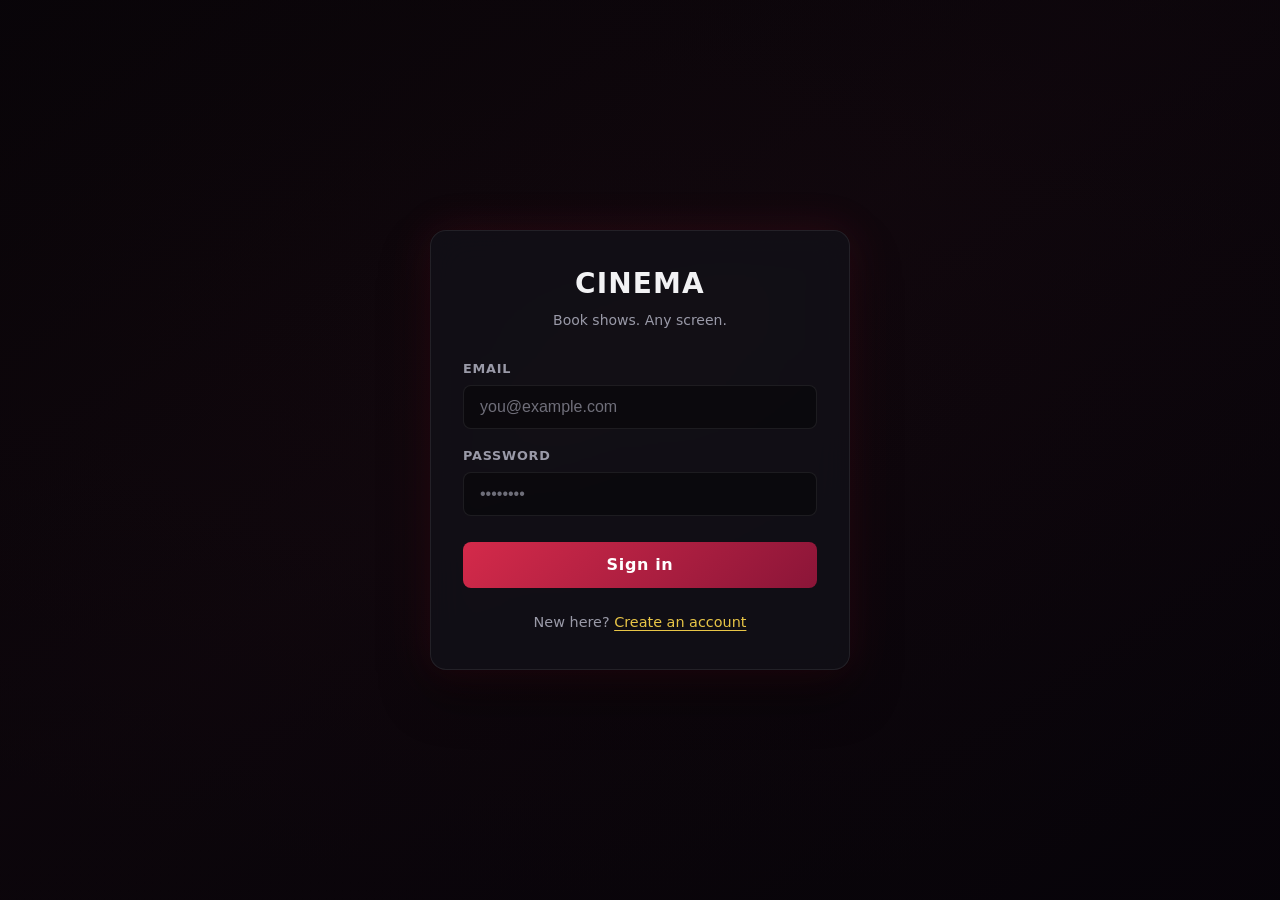
==== customer/index.html @ 69ed46d7 "Initial commit" ====
<!DOCTYPE html>
<html lang="en">
  <head>
    <meta charset="UTF-8" />
    <meta name="viewport" content="width=device-width, initial-scale=1.0" />
    <title>Cinema — Sign in</title>
    <link rel="stylesheet" href="css/tokens.css" />
    <link rel="stylesheet" href="css/base.css" />
    <link rel="stylesheet" href="css/login.css" />
  </head>
  <body>
    <div class="login-page">
      <div class="login-page__bg" aria-hidden="true"></div>
      <main class="login-card">
        <header class="login-card__brand">
          <h1 class="login-card__logo">CINEMA</h1>
          <p class="login-card__tagline">Book shows. Any screen.</p>
        </header>
        <form id="login-form" novalidate>
          <div class="login-field">
            <label for="login-email">Email</label>
            <input
              id="login-email"
              name="email"
              type="email"
              autocomplete="username"
              placeholder="you@example.com"
              required
            />
          </div>
          <div class="login-field">
            <label for="login-password">Password</label>
            <input
              id="login-password"
              name="password"
              type="password"
              autocomplete="current-password"
              placeholder="••••••••"
              required
            />
          </div>
          <button type="submit" class="login-card__submit">Sign in</button>
        </form>
        <footer class="login-card__footer">
          <span>New here?</span>
          <button type="button" class="link" id="signup-link">Create an account</button>
        </footer>
      </main>
    </div>
    <script type="module" src="js/login.js"></script>
  </body>
</html>
---- customer/css/tokens.css ----
:root {
  --color-bg-deep: #0a0a0c;
  --color-bg-elevated: #12121a;
  --color-surface-glass: rgba(18, 18, 26, 0.72);
  --color-border: rgba(255, 255, 255, 0.08);
  --color-accent: #c41e3a;
  --color-accent-soft: rgba(196, 30, 58, 0.35);
  --color-gold: #e8c547;
  --color-text: #f2f2f4;
  --color-text-muted: #9a9aa8;
  --font-sans: "Segoe UI", system-ui, -apple-system, sans-serif;
  --radius-lg: 16px;
  --radius-md: 12px;
  --radius-sm: 8px;
  --shadow-glow: 0 0 40px rgba(196, 30, 58, 0.15);
  --transition-fast: 0.2s ease;
  --transition-smooth: 0.35s cubic-bezier(0.4, 0, 0.2, 1);
  --header-height: 64px;
  --ribbon-height: 72px;
}
---- customer/css/base.css ----
*,
*::before,
*::after {
  box-sizing: border-box;
}

html {
  -webkit-text-size-adjust: 100%;
}

body {
  margin: 0;
  min-height: 100vh;
  font-family: var(--font-sans);
  background: var(--color-bg-deep);
  color: var(--color-text);
  line-height: 1.5;
}

img {
  max-width: 100%;
  height: auto;
  display: block;
}

a {
  color: var(--color-gold);
  text-decoration: none;
  transition: opacity var(--transition-fast);
}

a:hover {
  opacity: 0.85;
}

button {
  font-family: inherit;
  cursor: pointer;
}

input,
button {
  font-size: 1rem;
}

.sr-only {
  position: absolute;
  width: 1px;
  height: 1px;
  padding: 0;
  margin: -1px;
  overflow: hidden;
  clip: rect(0, 0, 0, 0);
  white-space: nowrap;
  border: 0;
}
---- customer/css/login.css ----
.login-page {
  min-height: 100vh;
  display: flex;
  align-items: center;
  justify-content: center;
  padding: 1.5rem;
  position: relative;
  overflow: hidden;
}

.login-page__bg {
  position: fixed;
  inset: 0;
  z-index: 0;
  background-color: #1a0a0f;
  background-image: linear-gradient(
      145deg,
      rgba(10, 5, 8, 0.92) 0%,
      rgba(18, 8, 14, 0.88) 45%,
      rgba(8, 4, 10, 0.94) 100%
    ),
    url("/cinema/cinema%20horizontal.jpg");
  background-size: cover;
  background-position: center;
  transition: background-image var(--transition-smooth);
}

.login-page__bg::after {
  content: "";
  position: absolute;
  inset: 0;
  background: radial-gradient(
    ellipse 80% 60% at 50% 40%,
    transparent 0%,
    rgba(5, 3, 8, 0.5) 100%
  );
  pointer-events: none;
}

@media (max-width: 768px) {
  .login-page__bg {
    background-image: linear-gradient(
        160deg,
        rgba(10, 5, 8, 0.93) 0%,
        rgba(15, 6, 12, 0.9) 100%
      ),
      url("/cinema/cinema%20vertical.jpg");
    background-position: center top;
  }
}

.login-card {
  position: relative;
  z-index: 1;
  width: 100%;
  max-width: 420px;
  padding: 2rem 2rem 2.25rem;
  border-radius: var(--radius-lg);
  background: var(--color-surface-glass);
  backdrop-filter: blur(18px);
  -webkit-backdrop-filter: blur(18px);
  border: 1px solid var(--color-border);
  box-shadow: var(--shadow-glow), 0 25px 50px rgba(0, 0, 0, 0.45);
  animation: login-rise 0.6s var(--transition-smooth) both;
}

@keyframes login-rise {
  from {
    opacity: 0;
    transform: translateY(12px);
  }
  to {
    opacity: 1;
    transform: translateY(0);
  }
}

.login-card__brand {
  text-align: center;
  margin-bottom: 1.75rem;
}

.login-card__logo {
  font-size: 1.75rem;
  font-weight: 700;
  letter-spacing: 0.04em;
  color: var(--color-text);
  margin: 0 0 0.35rem;
}

.login-card__tagline {
  margin: 0;
  font-size: 0.875rem;
  color: var(--color-text-muted);
}

.login-field {
  margin-bottom: 1.1rem;
}

.login-field label {
  display: block;
  font-size: 0.8rem;
  font-weight: 600;
  text-transform: uppercase;
  letter-spacing: 0.06em;
  color: var(--color-text-muted);
  margin-bottom: 0.4rem;
}

.login-field input {
  width: 100%;
  padding: 0.75rem 1rem;
  border-radius: var(--radius-sm);
  border: 1px solid var(--color-border);
  background: rgba(0, 0, 0, 0.35);
  color: var(--color-text);
  transition: border-color var(--transition-fast), box-shadow var(--transition-fast);
}

.login-field input::placeholder {
  color: var(--color-text-muted);
  opacity: 0.7;
}

.login-field input:focus {
  outline: none;
  border-color: var(--color-accent);
  box-shadow: 0 0 0 3px var(--color-accent-soft);
}

.login-card__submit {
  width: 100%;
  margin-top: 0.5rem;
  padding: 0.85rem 1.25rem;
  border: none;
  border-radius: var(--radius-sm);
  background: linear-gradient(135deg, #d42a4a 0%, #8b1538 100%);
  color: #fff;
  font-weight: 600;
  letter-spacing: 0.04em;
  transition: transform var(--transition-fast), box-shadow var(--transition-fast);
}

.login-card__submit:hover {
  transform: translateY(-1px);
  box-shadow: 0 8px 24px rgba(196, 30, 58, 0.4);
}

.login-card__submit:active {
  transform: translateY(0);
}

.login-card__footer {
  margin-top: 1.5rem;
  text-align: center;
  font-size: 0.9rem;
  color: var(--color-text-muted);
}

.login-card__footer button.link {
  background: none;
  border: none;
  color: var(--color-gold);
  padding: 0;
  font: inherit;
  text-decoration: underline;
  text-underline-offset: 3px;
}

.login-card__footer button.link:hover {
  opacity: 0.9;
}
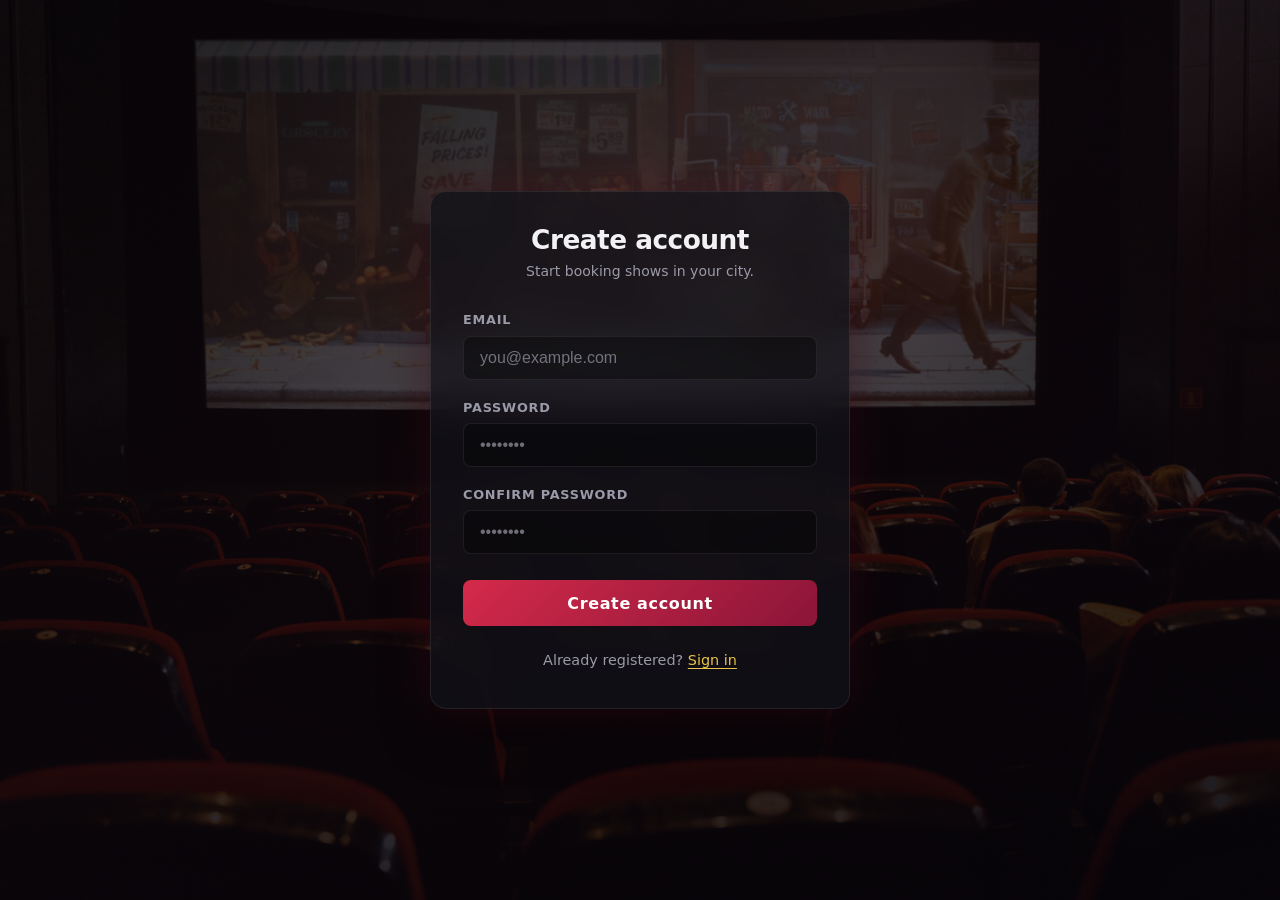
==== commit 28cbdb01: "added login screen background and styles" ====
--- a/customer/index.html
+++ b/customer/index.html
@@ -3,50 +3,63 @@
   <head>
     <meta charset="UTF-8" />
     <meta name="viewport" content="width=device-width, initial-scale=1.0" />
-    <title>Cinema — Sign in</title>
+    <title>Create account</title>
     <link rel="stylesheet" href="css/tokens.css" />
     <link rel="stylesheet" href="css/base.css" />
-    <link rel="stylesheet" href="css/login.css" />
+    <link rel="stylesheet" href="css/login.css?v=6" />
   </head>
   <body>
     <div class="login-page">
       <div class="login-page__bg" aria-hidden="true"></div>
       <main class="login-card">
         <header class="login-card__brand">
-          <h1 class="login-card__logo">CINEMA</h1>
-          <p class="login-card__tagline">Book shows. Any screen.</p>
+          <h1 class="login-card__logo">Create account</h1>
+          <p class="login-card__tagline">Start booking shows in your city.</p>
         </header>
-        <form id="login-form" novalidate>
+        <form id="signup-form" novalidate>
           <div class="login-field">
-            <label for="login-email">Email</label>
+            <label for="signup-email">Email</label>
             <input
-              id="login-email"
+              id="signup-email"
               name="email"
               type="email"
-              autocomplete="username"
+              autocomplete="email"
               placeholder="you@example.com"
               required
             />
           </div>
           <div class="login-field">
-            <label for="login-password">Password</label>
+            <label for="signup-password">Password</label>
             <input
-              id="login-password"
+              id="signup-password"
               name="password"
               type="password"
-              autocomplete="current-password"
+              autocomplete="new-password"
               placeholder="••••••••"
+              minlength="6"
               required
             />
           </div>
-          <button type="submit" class="login-card__submit">Sign in</button>
+          <div class="login-field">
+            <label for="signup-password-confirm">Confirm password</label>
+            <input
+              id="signup-password-confirm"
+              name="password-confirm"
+              type="password"
+              autocomplete="new-password"
+              placeholder="••••••••"
+              minlength="6"
+              required
+            />
+          </div>
+          <button type="submit" class="login-card__submit">Create account</button>
         </form>
         <footer class="login-card__footer">
-          <span>New here?</span>
-          <button type="button" class="link" id="signup-link">Create an account</button>
+          <span>Already registered?</span>
+          <a class="link" href="login.html">Sign in</a>
         </footer>
       </main>
     </div>
-    <script type="module" src="js/login.js"></script>
+    <script type="module" src="js/signup.js"></script>
   </body>
 </html>
--- a/customer/css/login.css
+++ b/customer/css/login.css
@@ -15,11 +15,11 @@
   background-color: #1a0a0f;
   background-image: linear-gradient(
       145deg,
-      rgba(10, 5, 8, 0.92) 0%,
-      rgba(18, 8, 14, 0.88) 45%,
-      rgba(8, 4, 10, 0.94) 100%
+      rgba(10, 5, 8, 0.78) 0%,
+      rgba(18, 8, 14, 0.72) 45%,
+      rgba(8, 4, 10, 0.82) 100%
     ),
-    url("/cinema/cinema%20horizontal.jpg");
+    url("../cinema/cinema%20horizontal.jpg");
   background-size: cover;
   background-position: center;
   transition: background-image var(--transition-smooth);
@@ -41,10 +41,10 @@
   .login-page__bg {
     background-image: linear-gradient(
         160deg,
-        rgba(10, 5, 8, 0.93) 0%,
-        rgba(15, 6, 12, 0.9) 100%
+        rgba(10, 5, 8, 0.8) 0%,
+        rgba(15, 6, 12, 0.78) 100%
       ),
-      url("/cinema/cinema%20vertical.jpg");
+      url("../cinema/cinema%20vertical.jpg");
     background-position: center top;
   }
 }
@@ -81,9 +81,10 @@
 }
 
 .login-card__logo {
-  font-size: 1.75rem;
+  font-size: 1.65rem;
   font-weight: 700;
-  letter-spacing: 0.04em;
+  letter-spacing: -0.02em;
+  line-height: 1.2;
   color: var(--color-text);
   margin: 0 0 0.35rem;
 }
@@ -158,6 +159,7 @@
   color: var(--color-text-muted);
 }
 
+.login-card__footer a.link,
 .login-card__footer button.link {
   background: none;
   border: none;
@@ -166,8 +168,10 @@
   font: inherit;
   text-decoration: underline;
   text-underline-offset: 3px;
+  cursor: pointer;
 }
 
+.login-card__footer a.link:hover,
 .login-card__footer button.link:hover {
   opacity: 0.9;
 }
